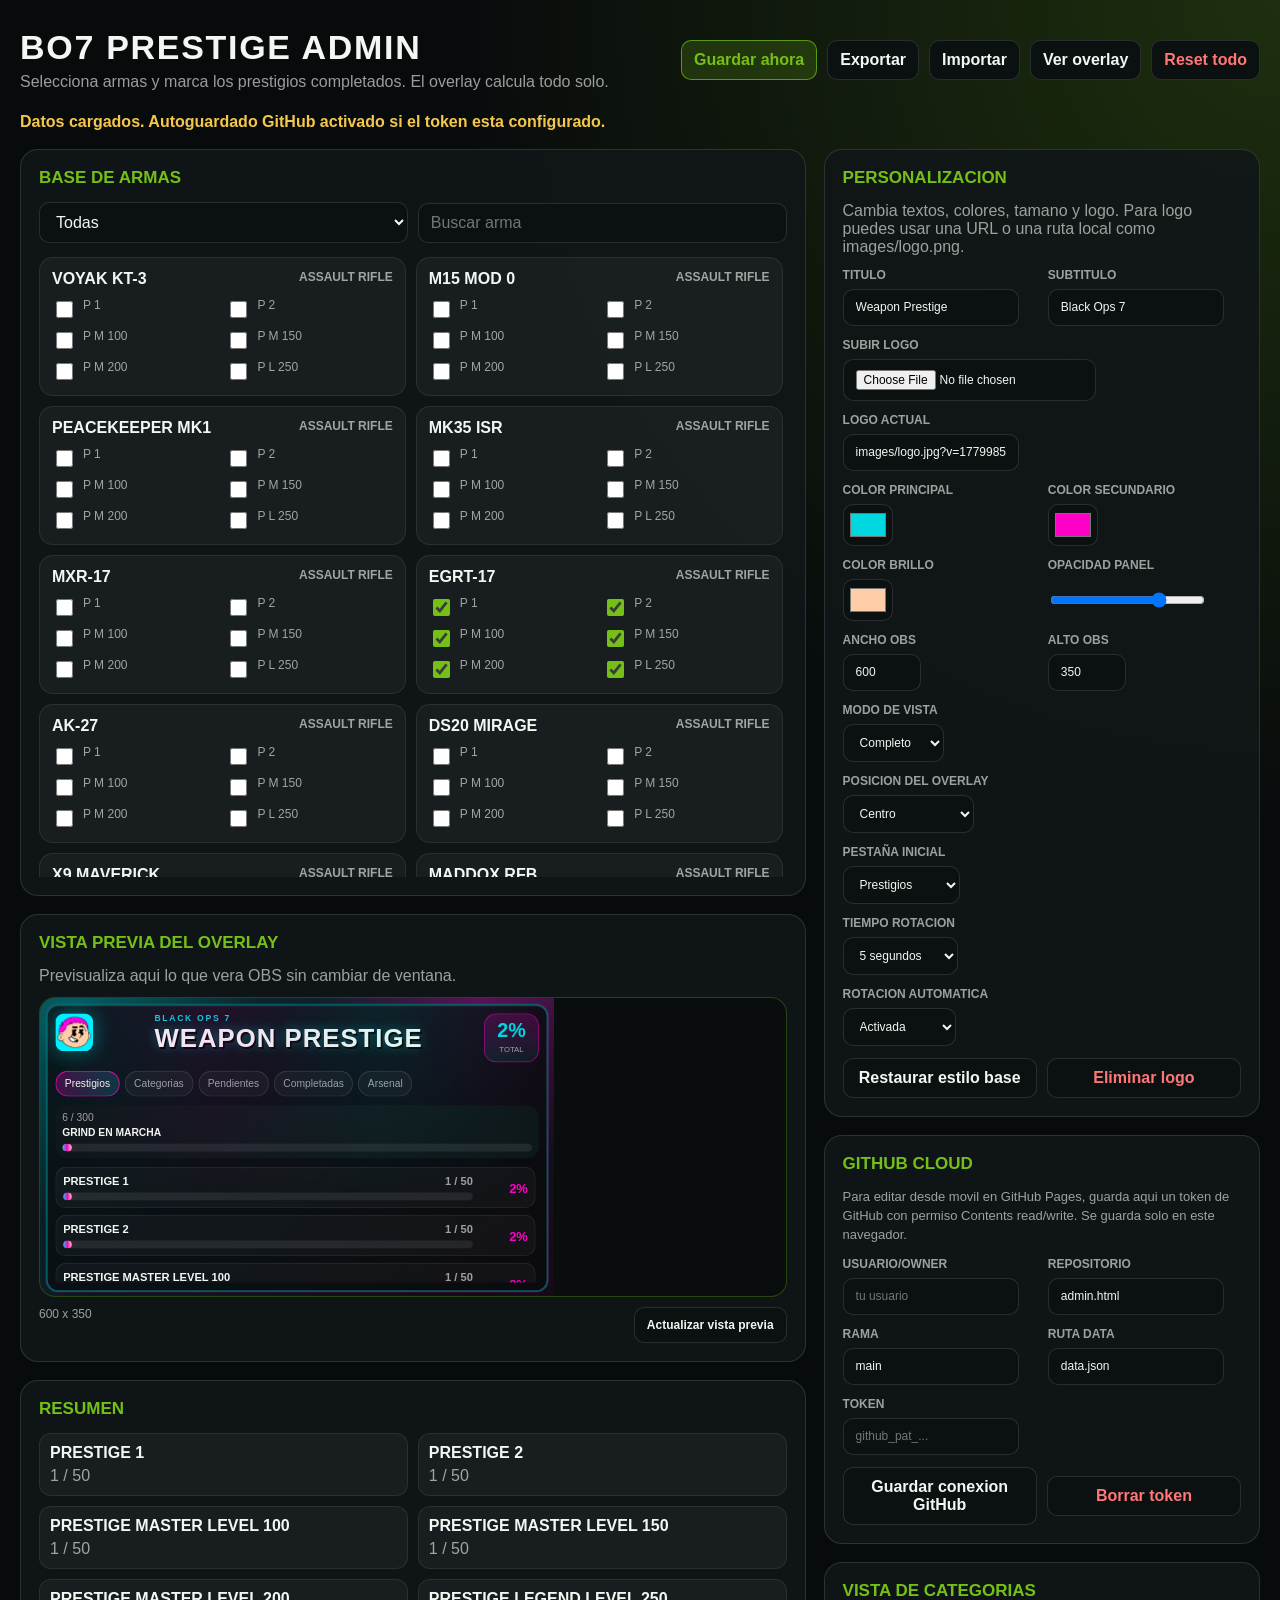
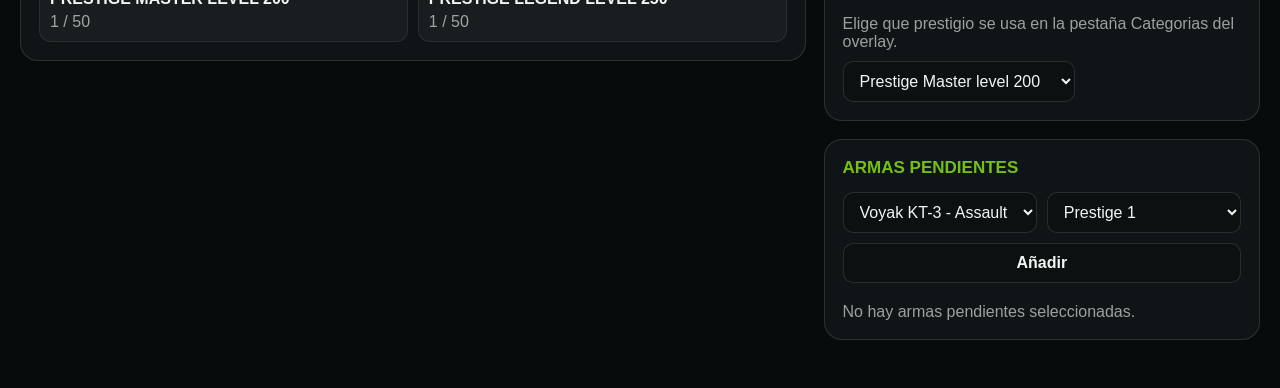
==== admin.html @ 7b84bbf7 "Prepare overlay for GitHub Pages" ====
<!doctype html>
<html lang="es">
  <head>
    <meta charset="utf-8">
    <meta name="viewport" content="width=device-width, initial-scale=1">
    <title>BO7 Prestige Admin</title>
    <style>
      :root { --bg:#080b0c; --panel:#111718; --line:rgba(255,255,255,.12); --text:#f3f7f4; --muted:rgba(243,247,244,.62); --green:#75c017; --gold:#f5c84b; }
      * { box-sizing: border-box; }
      html, body { max-width:100%; overflow-x:hidden; }
      body { margin:0; min-height:100vh; background:radial-gradient(circle at top right, rgba(117,192,23,.2), transparent 35%), var(--bg); color:var(--text); font-family:Inter, Arial, sans-serif; }
      main { width:min(1240px, calc(100vw - 32px)); margin:0 auto; padding:28px 0 48px; }
      header { display:flex; align-items:center; justify-content:space-between; gap:16px; margin-bottom:22px; }
      header > div:first-child { min-width:0; }
      h1,h2,p { margin:0; }
      h1 { font-size:34px; text-transform:uppercase; letter-spacing:.05em; }
      h2 { color:var(--green); font-size:17px; margin-bottom:14px; text-transform:uppercase; }
      .sub { color:var(--muted); margin-top:6px; }
      .actions,.toolbar,.filters,.pending-row { display:flex; align-items:center; gap:10px; }
      .actions,.toolbar,.filters { flex-wrap:wrap; }
      .actions button { flex:0 0 auto; }
      .toolbar button,.toolbar select,.filters select,.filters input { flex:1 1 150px; }
      button, select, input { min-width:0; border:1px solid var(--line); border-radius:10px; background:#0b1011; color:var(--text); font:inherit; padding:10px 12px; }
      input[type="color"] { min-height:42px; padding:4px; }
      button { cursor:pointer; font-weight:800; }
      button:disabled { cursor:not-allowed; opacity:.55; }
      button:hover, select:hover { border-color:var(--green); }
      .primary { border-color:rgba(117,192,23,.7); background:rgba(117,192,23,.18); color:var(--green); }
      .danger { color:#ff7777; }
      .status { color:var(--gold); font-weight:800; margin-bottom:18px; }
      section { border:1px solid var(--line); border-radius:18px; background:rgba(17,23,24,.9); padding:18px; margin-top:18px; }
      .grid { display:grid; grid-template-columns:minmax(0, 1.35fr) minmax(360px, .75fr); gap:18px; align-items:start; }
      .left-column,.right-column { min-width:0; }
      .left-column > section:first-child,.right-column > section:first-child { margin-top:0; }
      .weapon-list { display:grid; grid-template-columns:repeat(auto-fit, minmax(290px, 1fr)); gap:10px; max-height:620px; overflow:auto; padding-right:4px; }
      .weapon-card { border:1px solid rgba(255,255,255,.08); border-radius:14px; background:rgba(255,255,255,.04); padding:12px; }
      .weapon-title { display:flex; justify-content:space-between; gap:8px; margin-bottom:10px; font-weight:900; text-transform:uppercase; }
      .weapon-title span:first-child { min-width:0; overflow-wrap:anywhere; }
      .weapon-title span:last-child { color:var(--muted); font-size:12px; white-space:nowrap; }
      .checks { display:grid; grid-template-columns:repeat(auto-fit, minmax(138px, 1fr)); gap:8px; }
      label { min-width:0; display:flex; align-items:flex-start; gap:7px; color:var(--muted); font-size:12px; line-height:1.25; cursor:pointer; overflow-wrap:anywhere; }
      input[type="checkbox"] { width:17px; height:17px; accent-color:var(--green); padding:0; }
      label input[type="checkbox"] { flex:0 0 auto; }
      .list { display:flex; flex-direction:column; gap:10px; }
      .pending-row { justify-content:space-between; border:1px solid rgba(255,255,255,.08); border-radius:12px; background:rgba(255,255,255,.04); padding:10px; }
      .pending-meta { color:var(--muted); font-size:13px; margin-top:4px; }
      .summary-grid { display:grid; grid-template-columns:repeat(2, 1fr); gap:10px; }
      .summary-card { border:1px solid rgba(255,255,255,.08); border-radius:12px; padding:10px; background:rgba(255,255,255,.04); }
      .summary-card strong { display:block; margin-bottom:5px; text-transform:uppercase; }
      .summary-card span { color:var(--muted); }
      .cloud-help { color:var(--muted); font-size:13px; line-height:1.45; margin-bottom:12px; }
      .preview-stage { width:100%; height:300px; overflow:hidden; border:1px solid rgba(117,192,23,.3); border-radius:16px; background:rgba(0,0,0,.35); }
      .preview-frame { display:block; max-width:none; width:700px; height:480px; border:0; transform-origin:top left; }
      .preview-meta { display:flex; justify-content:space-between; gap:10px; margin-top:10px; color:var(--muted); font-size:12px; }
      .form-grid { display:grid; grid-template-columns:repeat(2, minmax(0, 1fr)); gap:12px; }
      .field { display:flex; flex-direction:column; gap:6px; }
      .field span { color:var(--muted); font-size:12px; font-weight:800; text-transform:uppercase; }
      .wide { grid-column:1 / -1; }
      @media (max-width:1100px) {
        main { width:min(960px, calc(100vw - 28px)); }
        .grid { grid-template-columns:1fr; }
        .weapon-list { grid-template-columns:repeat(auto-fit, minmax(300px, 1fr)); }
      }
      @media (max-width:760px) {
        main { width:100%; padding:16px 12px 32px; }
        header { display:grid; grid-template-columns:1fr; align-items:start; }
        h1 { font-size:clamp(26px, 8vw, 34px); }
        section { padding:14px; border-radius:16px; }
        .actions,.toolbar,.filters,.preview-meta { flex-wrap:wrap; align-items:stretch; }
        .actions button,.toolbar button,.filters select,.filters input,.preview-meta button { flex:1 1 calc(50% - 10px); }
        .weapon-list { grid-template-columns:1fr; max-height:none; overflow:visible; padding-right:0; }
        .summary-grid,.form-grid { grid-template-columns:1fr; }
        .checks { grid-template-columns:repeat(2, minmax(0, 1fr)); }
        .pending-row { align-items:flex-start; }
        button, select, input { min-height:44px; }
      }
      @media (max-width:480px) {
        main { padding:12px 10px 28px; }
        .actions button,.toolbar button,.filters select,.filters input,.preview-meta button { flex-basis:100%; }
        .pending-row { display:grid; grid-template-columns:1fr; }
        .weapon-title { display:grid; grid-template-columns:1fr; }
        .checks { grid-template-columns:1fr; }
      }
    </style>
  </head>
  <body>
    <main>
      <header>
        <div>
          <h1>BO7 Prestige Admin</h1>
          <p class="sub">Selecciona armas y marca los prestigios completados. El overlay calcula todo solo.</p>
        </div>
        <div class="actions">
          <button class="primary" id="save">Guardar ahora</button>
          <button id="export-data">Exportar</button>
          <button id="import-data">Importar</button>
          <input type="file" id="import-file" accept="application/json,.json" hidden>
          <button id="open-overlay">Ver overlay</button>
          <button class="danger" id="reset">Reset todo</button>
        </div>
      </header>

      <p class="status" id="status">Cargando datos...</p>

      <div class="grid">
        <div class="left-column">
          <section>
            <h2>Base de armas</h2>
            <div class="filters">
              <select id="category-filter"></select>
              <input id="search" placeholder="Buscar arma">
            </div>
            <div id="weapons" class="weapon-list" style="margin-top:14px;"></div>
          </section>

          <section>
            <h2>Vista previa del overlay</h2>
            <p class="sub" style="margin-bottom:12px;">Previsualiza aqui lo que vera OBS sin cambiar de ventana.</p>
            <div id="preview-stage" class="preview-stage">
              <iframe id="overlay-preview" class="preview-frame" src="index.html" title="Vista previa del overlay"></iframe>
            </div>
            <div class="preview-meta">
              <span id="preview-size">700 x 480</span>
              <button id="refresh-preview">Actualizar vista previa</button>
            </div>
          </section>

          <section>
            <h2>Resumen</h2>
            <div id="summary" class="summary-grid"></div>
          </section>
        </div>

        <div class="right-column">
          <section style="margin-top:0;">
            <h2>Personalizacion</h2>
            <p class="sub" style="margin-bottom:12px;">Cambia textos, colores, tamano y logo. Para logo puedes usar una URL o una ruta local como images/logo.png.</p>
            <div class="form-grid">
              <label class="field"><span>Titulo</span><input id="custom-title" data-custom="title" placeholder="Weapon Prestige"></label>
              <label class="field"><span>Subtitulo</span><input id="custom-subtitle" data-custom="subtitle" placeholder="Black Ops 7"></label>
              <label class="field wide"><span>Subir logo</span><input type="file" id="custom-logo-file" accept="image/png,image/jpeg,image/webp,image/gif,image/svg+xml"></label>
              <label class="field wide"><span>Logo actual</span><input id="custom-logo" data-custom="logoUrl" readonly placeholder="Sin logo subido"></label>
              <label class="field"><span>Color principal</span><input type="color" id="custom-accent" data-custom="accentColor"></label>
              <label class="field"><span>Color secundario</span><input type="color" id="custom-secondary" data-custom="secondaryColor"></label>
              <label class="field"><span>Color brillo</span><input type="color" id="custom-highlight" data-custom="highlightColor"></label>
              <label class="field"><span>Opacidad panel</span><input type="range" min="0.45" max="1" step="0.01" id="custom-opacity" data-custom="panelOpacity"></label>
              <label class="field"><span>Ancho OBS</span><input type="number" min="320" max="1920" id="custom-width" data-custom="overlayWidth"></label>
              <label class="field"><span>Alto OBS</span><input type="number" min="240" max="1080" id="custom-height" data-custom="overlayHeight"></label>
              <label class="field wide"><span>Modo de vista</span><select id="custom-display-mode" data-custom="displayMode"><option value="full">Completo</option><option value="compact">Compacto</option></select></label>
              <label class="field wide"><span>Posicion del overlay</span><select id="custom-position" data-custom="overlayPosition"><option value="center">Centro</option><option value="top-left">Arriba izquierda</option><option value="top-right">Arriba derecha</option><option value="bottom-left">Abajo izquierda</option><option value="bottom-right">Abajo derecha</option></select></label>
              <label class="field wide"><span>Pestaña inicial</span><select id="custom-default-view" data-custom="defaultView"><option value="prestige">Prestigios</option><option value="categories">Categorias</option><option value="pending">Pendientes</option><option value="completed">Completadas</option><option value="arsenal">Arsenal</option></select></label>
              <label class="field wide"><span>Tiempo rotacion</span><select id="custom-rotation-seconds" data-custom="rotationSeconds"><option value="5">5 segundos</option><option value="9">9 segundos</option><option value="15">15 segundos</option><option value="30">30 segundos</option><option value="60">60 segundos</option></select></label>
              <label class="field wide"><span>Rotacion automatica</span><select id="custom-rotate" data-custom="autoRotate"><option value="true">Activada</option><option value="false">Desactivada</option></select></label>
            </div>
            <div class="toolbar" style="margin-top:12px;">
              <button id="reset-customization">Restaurar estilo base</button>
              <button class="danger" id="remove-logo">Eliminar logo</button>
            </div>
          </section>

          <section>
            <h2>GitHub Cloud</h2>
            <p class="cloud-help">Para editar desde movil en GitHub Pages, guarda aqui un token de GitHub con permiso Contents read/write. Se guarda solo en este navegador.</p>
            <div class="form-grid">
              <label class="field"><span>Usuario/owner</span><input id="github-owner" placeholder="tu usuario"></label>
              <label class="field"><span>Repositorio</span><input id="github-repo" placeholder="bo7-prestige-overlay"></label>
              <label class="field"><span>Rama</span><input id="github-branch" placeholder="main"></label>
              <label class="field"><span>Ruta data</span><input id="github-data-path" placeholder="data.json"></label>
              <label class="field wide"><span>Token</span><input id="github-token" type="password" autocomplete="off" placeholder="github_pat_..."></label>
            </div>
            <div class="toolbar" style="margin-top:12px;">
              <button id="save-github-settings">Guardar conexion GitHub</button>
              <button id="clear-github-settings" class="danger">Borrar token</button>
            </div>
          </section>

          <section>
            <h2>Vista de categorias</h2>
            <p class="sub" style="margin-bottom:10px;">Elige que prestigio se usa en la pestaña Categorias del overlay.</p>
            <select id="category-stage"></select>
          </section>

          <section>
            <h2>Armas pendientes</h2>
            <div class="toolbar">
              <select id="pending-weapon"></select>
              <select id="pending-stage"></select>
              <button id="add-pending">Añadir</button>
            </div>
            <div id="pending" class="list" style="margin-top:14px;"></div>
          </section>
        </div>
      </div>
    </main>

      <script>
        let data;
        let saveTimer;
        let saving = false;
        const isLocalServer = window.location.port === "8765";
        const githubStorageKey = "bo7-overlay-github-settings";
        const defaultCustomization = {
        title: "Weapon Prestige",
        subtitle: "Black Ops 7",
        logoUrl: "",
        accentColor: "#00d7df",
        secondaryColor: "#ff00c8",
        highlightColor: "#ffcda8",
        panelOpacity: 0.88,
        overlayWidth: 700,
        overlayHeight: 480,
        autoRotate: true,
        displayMode: "full",
        overlayPosition: "center",
        defaultView: "prestige",
        rotationSeconds: 9,
      };
      const status = document.getElementById("status");
      const byId = (id) => document.getElementById(id);

      function inferGithubSettings() {
        const owner = window.location.hostname.endsWith(".github.io") ? window.location.hostname.split(".")[0] : "";
        const repo = window.location.pathname.split("/").filter(Boolean)[0] || "bo7-prestige-overlay";
        return { owner, repo, branch: "main", dataPath: "data.json", token: "" };
      }

      function getGithubSettings() {
        try {
          return { ...inferGithubSettings(), ...JSON.parse(localStorage.getItem(githubStorageKey) || "{}") };
        } catch {
          return inferGithubSettings();
        }
      }

      function renderGithubSettings() {
        const settings = getGithubSettings();
        byId("github-owner").value = settings.owner || "";
        byId("github-repo").value = settings.repo || "";
        byId("github-branch").value = settings.branch || "main";
        byId("github-data-path").value = settings.dataPath || "data.json";
        byId("github-token").value = settings.token || "";
      }

      function readGithubSettingsFromInputs() {
        return {
          owner: byId("github-owner").value.trim(),
          repo: byId("github-repo").value.trim(),
          branch: byId("github-branch").value.trim() || "main",
          dataPath: byId("github-data-path").value.trim() || "data.json",
          token: byId("github-token").value.trim(),
        };
      }

      function saveGithubSettings() {
        const settings = readGithubSettingsFromInputs();
        localStorage.setItem(githubStorageKey, JSON.stringify(settings));
        status.textContent = "Conexion GitHub guardada en este navegador.";
      }

      function validateGithubSettings(settings) {
        if (!settings.owner || !settings.repo || !settings.branch || !settings.dataPath) {
          throw new Error("Faltan datos de GitHub: usuario, repositorio, rama o ruta data.");
        }
        if (!settings.token) throw new Error("Falta el token de GitHub para guardar desde la nube.");
      }

      function toBase64(input) {
        const bytes = typeof input === "string" ? new TextEncoder().encode(input) : new Uint8Array(input);
        let binary = "";
        for (let index = 0; index < bytes.length; index += 0x8000) {
          binary += String.fromCharCode(...bytes.subarray(index, index + 0x8000));
        }
        return btoa(binary);
      }

      function githubPath(path) {
        return path.split("/").map(encodeURIComponent).join("/");
      }

      async function githubRequest(settings, path, options = {}) {
        validateGithubSettings(settings);
        const response = await fetch(`https://api.github.com/repos/${encodeURIComponent(settings.owner)}/${encodeURIComponent(settings.repo)}/contents/${path}`, {
          ...options,
          headers: {
            "Accept": "application/vnd.github+json",
            "Authorization": `Bearer ${settings.token}`,
            ...(options.body ? { "Content-Type": "application/json" } : {}),
            "X-GitHub-Api-Version": "2022-11-28",
            ...(options.headers || {}),
          },
        });
        if (!response.ok) {
          const details = await response.json().catch(() => ({}));
          throw new Error(details.message || "GitHub no acepto la operacion.");
        }
        return response.json();
      }

      async function getGithubFileSha(settings, path) {
        const file = await githubRequest(settings, `${githubPath(path)}?ref=${encodeURIComponent(settings.branch)}`);
        return file.sha;
      }

      async function loadData() {
        const dataUrl = isLocalServer ? "/api/data" : `data.json?v=${Date.now()}`;
        const response = await fetch(dataUrl, { cache: "no-store" });
        data = await response.json();
        data.weaponProgress ||= {};
        data.pendingWeapons ||= [];
        data.categoryStage ||= data.stages[0].id;
        data.customization = { ...defaultCustomization, ...(data.customization || {}) };
        renderControls();
        render();
        status.textContent = isLocalServer ? "Datos cargados. Autoguardado local activado." : "Datos cargados. Autoguardado GitHub activado si el token esta configurado.";
      }

      function renderControls() {
        const categories = ["Todas", ...new Set(data.weapons.map((weapon) => weapon.category))];
        byId("category-filter").innerHTML = categories.map((category) => `<option>${category}</option>`).join("");
        byId("category-stage").innerHTML = data.stages.map((stage) => `<option value="${stage.id}">${stage.name}</option>`).join("");
        byId("category-stage").value = data.categoryStage;
        byId("pending-stage").innerHTML = data.stages.map((stage) => `<option value="${stage.id}">${stage.name}</option>`).join("");
        byId("pending-weapon").innerHTML = data.weapons.map((weapon) => `<option value="${weapon.name}">${weapon.name} - ${weapon.category}</option>`).join("");
        renderCustomizationControls();
      }

      function renderCustomizationControls() {
        Object.entries(data.customization).forEach(([key, value]) => {
          const input = document.querySelector(`[data-custom="${key}"]`);
          if (!input) return;
          input.value = String(value);
        });
      }

      function updateCustomizationFromInput(input) {
        const key = input.dataset.custom;
        const value = input.value;
        data.customization[key] = key === "autoRotate" ? value === "true" : input.type === "number" || input.type === "range" || key === "rotationSeconds" ? Number(value) : value;
      }

      async function uploadLogo(file) {
        if (!file) return;
        if (!file.type.startsWith("image/")) throw new Error("El logo debe ser una imagen.");
        status.textContent = "Subiendo logo...";
        if (!isLocalServer) {
          const settings = getGithubSettings();
          const extension = file.name.includes(".") ? file.name.slice(file.name.lastIndexOf(".")).toLowerCase() : ".png";
          const path = `images/logo${extension}`;
          let sha;
          try { sha = await getGithubFileSha(settings, path); } catch {}
          const result = await githubRequest(settings, githubPath(path), {
            method: "PUT",
            body: JSON.stringify({
              message: "Update overlay logo",
              content: toBase64(await file.arrayBuffer()),
              branch: settings.branch,
              ...(sha ? { sha } : {}),
            }),
          });
          data.customization.logoUrl = `${path}?v=${Date.now()}`;
          renderCustomizationControls();
          queueSave("Logo subido a GitHub. Guardando datos...");
          return result;
        }
        const response = await fetch("/api/logo", {
          method: "POST",
          headers: {
            "Content-Type": file.type,
            "X-File-Name": file.name,
          },
          body: file,
        });
        if (!response.ok) throw new Error("No se pudo subir el logo");
        const result = await response.json();
        data.customization.logoUrl = result.logoUrl;
        renderCustomizationControls();
        queueSave("Logo subido. Guardando...");
      }

      async function removeLogo() {
        if (!data.customization.logoUrl) {
          status.textContent = "No hay logo para eliminar.";
          return;
        }
        if (!confirm("Seguro que quieres eliminar el logo actual?")) return;
        status.textContent = "Eliminando logo...";
        if (!isLocalServer) {
          data.customization.logoUrl = "";
          renderCustomizationControls();
          queueSave("Logo quitado del overlay. Guardando datos...");
          return;
        }
        const response = await fetch("/api/logo", { method: "DELETE" });
        if (!response.ok) throw new Error("No se pudo eliminar el logo");
        data.customization.logoUrl = "";
        renderCustomizationControls();
        queueSave("Logo eliminado. Guardando...");
      }

      function exportData() {
        const filenameDate = new Date().toISOString().slice(0, 19).replace(/[:T]/g, "-");
        const blob = new Blob([JSON.stringify(data, null, 2) + "\n"], { type: "application/json" });
        const url = URL.createObjectURL(blob);
        const link = document.createElement("a");
        link.href = url;
        link.download = `bo7-overlay-backup-${filenameDate}.json`;
        document.body.appendChild(link);
        link.click();
        link.remove();
        URL.revokeObjectURL(url);
        status.textContent = "Backup exportado.";
      }

      function validateImportedData(importedData) {
        if (!importedData || typeof importedData !== "object") throw new Error("El archivo no contiene datos validos.");
        if (!Array.isArray(importedData.weapons)) throw new Error("El archivo no contiene la lista de armas.");
        if (!Array.isArray(importedData.stages)) throw new Error("El archivo no contiene la lista de prestigios.");
        importedData.weaponProgress ||= {};
        importedData.pendingWeapons ||= [];
        importedData.categoryStage ||= importedData.stages[0]?.id;
        importedData.customization = { ...defaultCustomization, ...(importedData.customization || {}) };
        return importedData;
      }

      async function importDataFile(file) {
        if (!file) return;
        if (!confirm("Esto reemplazara el progreso y la personalizacion actuales. Quieres continuar?")) return;
        const importedData = validateImportedData(JSON.parse(await file.text()));
        data = importedData;
        renderControls();
        render();
        await saveData();
        refreshPreview();
        status.textContent = "Backup importado y guardado correctamente.";
      }

      function render() {
        renderWeapons();
        renderPending();
        renderSummary();
        updatePreviewFrame();
      }

      function updatePreviewFrame() {
        const frame = byId("overlay-preview");
        const stage = byId("preview-stage");
        if (!frame || !stage || !data?.customization) return;
        const width = Number(data.customization.overlayWidth) || 700;
        const height = Number(data.customization.overlayHeight) || 480;
        const maxHeight = window.matchMedia("(max-width: 760px)").matches ? 260 : 300;
        const scale = Math.min(stage.clientWidth / width, maxHeight / height, 1);
        frame.style.width = `${width}px`;
        frame.style.height = `${height}px`;
        frame.style.transform = `scale(${scale})`;
        frame.style.marginRight = `${Math.round((width * scale) - width)}px`;
        frame.style.marginBottom = `${Math.round((height * scale) - height)}px`;
        stage.style.height = `${Math.ceil(height * scale)}px`;
        byId("preview-size").textContent = `${width} x ${height}`;
      }

      function refreshPreview() {
        const frame = byId("overlay-preview");
        if (!frame) return;
        frame.src = `index.html?v=${Date.now()}`;
        updatePreviewFrame();
      }

      function renderWeapons() {
        const category = byId("category-filter").value || "Todas";
        const query = byId("search").value.trim().toLowerCase();
        const weapons = data.weapons.filter((weapon) => {
          const categoryMatch = category === "Todas" || weapon.category === category;
          const searchMatch = !query || weapon.name.toLowerCase().includes(query);
          return categoryMatch && searchMatch;
        });

        byId("weapons").innerHTML = weapons.map((weapon) => `
          <article class="weapon-card">
            <div class="weapon-title"><span>${weapon.name}</span><span>${weapon.category}</span></div>
            <div class="checks">
              ${data.stages.map((stage) => `
                <label>
                  <input type="checkbox" data-weapon="${weapon.name}" data-stage="${stage.id}" ${data.weaponProgress[weapon.name]?.[stage.id] ? "checked" : ""}>
                  ${stage.name.replace("Prestige ", "P ").replace("Master level ", "M ").replace("Legend level ", "L ")}
                </label>
              `).join("")}
            </div>
          </article>
        `).join("");
      }

      function renderPending() {
        byId("pending").innerHTML = data.pendingWeapons.map((weapon, index) => `
          <div class="pending-row">
            <div>
              <strong>${weapon.name}</strong>
              <div class="pending-meta">${weapon.category} | ${weapon.nextGoal}</div>
            </div>
            <button class="danger" data-remove-pending="${index}">Quitar</button>
          </div>
        `).join("") || `<p class="sub">No hay armas pendientes seleccionadas.</p>`;
      }

      function renderSummary() {
        byId("summary").innerHTML = data.stages.map((stage) => {
          const current = data.weapons.filter((weapon) => data.weaponProgress[weapon.name]?.[stage.id]).length;
          return `<div class="summary-card"><strong>${stage.name}</strong><span>${current} / ${data.weapons.length}</span></div>`;
        }).join("");
      }

      function queueSave(message = "Cambios pendientes. Guardando...") {
        clearTimeout(saveTimer);
        status.textContent = message;
        saveTimer = setTimeout(() => saveData().catch((error) => status.textContent = error.message), 600);
      }

      async function saveData() {
        if (saving) return;
        saving = true;
        byId("save").disabled = true;
        try {
          data.updatedAt = new Date().toLocaleString("es-ES");
          if (isLocalServer) {
            const response = await fetch("/api/data", {
              method: "POST",
              headers: { "Content-Type": "application/json" },
              body: JSON.stringify(data),
            });
            if (!response.ok) throw new Error("No se pudo guardar");
          } else {
            const settings = getGithubSettings();
            const sha = await getGithubFileSha(settings, settings.dataPath);
            await githubRequest(settings, githubPath(settings.dataPath), {
              method: "PUT",
              body: JSON.stringify({
                message: `Update BO7 overlay data ${data.updatedAt}`,
                content: toBase64(JSON.stringify(data, null, 2) + "\n"),
                sha,
                branch: settings.branch,
              }),
            });
          }
          status.textContent = `Guardado ${data.updatedAt}. OBS se actualizara en unos segundos.`;
          updatePreviewFrame();
        } finally {
          saving = false;
          byId("save").disabled = false;
        }
      }

      document.addEventListener("change", (event) => {
        if (event.target.matches("input[type='checkbox'][data-weapon]")) {
          const { weapon, stage } = event.target.dataset;
          data.weaponProgress[weapon] ||= {};
          const stageIndex = data.stages.findIndex((item) => item.id === stage);

          if (event.target.checked) {
            data.stages.slice(0, stageIndex + 1).forEach((item) => {
              data.weaponProgress[weapon][item.id] = true;
            });
          } else {
            data.weaponProgress[weapon][stage] = false;
          }

          renderWeapons();
          renderSummary();
          queueSave();
        }
        if (event.target.id === "category-stage") {
          data.categoryStage = event.target.value;
          queueSave("Vista de categorias cambiada. Guardando...");
        }
        if (event.target.id === "category-filter") renderWeapons();
        if (event.target.matches("[data-custom]")) {
          updateCustomizationFromInput(event.target);
          queueSave("Personalizacion actualizada. Guardando...");
        }
      });

      document.addEventListener("input", (event) => {
        if (!event.target.matches("[data-custom]")) return;
        updateCustomizationFromInput(event.target);
        queueSave("Personalizacion actualizada. Guardando...");
      });

      byId("custom-logo-file").addEventListener("change", (event) => {
        uploadLogo(event.target.files[0]).catch((error) => status.textContent = error.message);
        event.target.value = "";
      });
      byId("remove-logo").addEventListener("click", () => removeLogo().catch((error) => status.textContent = error.message));
      byId("refresh-preview").addEventListener("click", refreshPreview);
      byId("save-github-settings").addEventListener("click", saveGithubSettings);
      byId("clear-github-settings").addEventListener("click", () => {
        localStorage.removeItem(githubStorageKey);
        renderGithubSettings();
        status.textContent = "Token y conexion GitHub borrados de este navegador.";
      });
      window.addEventListener("resize", updatePreviewFrame);

      byId("search").addEventListener("input", renderWeapons);
      byId("save").addEventListener("click", () => saveData().catch((error) => status.textContent = error.message));
      byId("export-data").addEventListener("click", exportData);
      byId("import-data").addEventListener("click", () => byId("import-file").click());
      byId("import-file").addEventListener("change", (event) => {
        importDataFile(event.target.files[0]).catch((error) => status.textContent = error.message);
        event.target.value = "";
      });
      byId("open-overlay").addEventListener("click", () => window.open("index.html", "_blank"));
      byId("reset").addEventListener("click", () => {
        if (!confirm("Seguro que quieres borrar todos los checks?")) return;
        data.weaponProgress = {};
        data.pendingWeapons = [];
        render();
        queueSave("Reset hecho. Guardando...");
      });
      byId("reset-customization").addEventListener("click", () => {
        data.customization = { ...defaultCustomization };
        renderCustomizationControls();
        queueSave("Estilo base restaurado. Guardando...");
      });
      byId("add-pending").addEventListener("click", () => {
        const weapon = data.weapons.find((item) => item.name === byId("pending-weapon").value);
        const stage = data.stages.find((item) => item.id === byId("pending-stage").value);
        const exists = data.pendingWeapons.some((item) => item.name === weapon.name && item.nextGoal === stage.name);
        if (exists) {
          status.textContent = "Esa arma ya esta en pendientes con ese objetivo.";
          return;
        }
        data.pendingWeapons.push({ name: weapon.name, category: weapon.category, nextGoal: stage.name });
        renderPending();
        queueSave("Pendiente anadido. Guardando...");
      });
      document.addEventListener("click", (event) => {
        const button = event.target.closest("button[data-remove-pending]");
        if (!button) return;
        data.pendingWeapons.splice(Number(button.dataset.removePending), 1);
        renderPending();
        queueSave("Pendiente quitado. Guardando...");
      });

      renderGithubSettings();
      loadData().catch((error) => status.textContent = error.message);
    </script>
  </body>
</html>
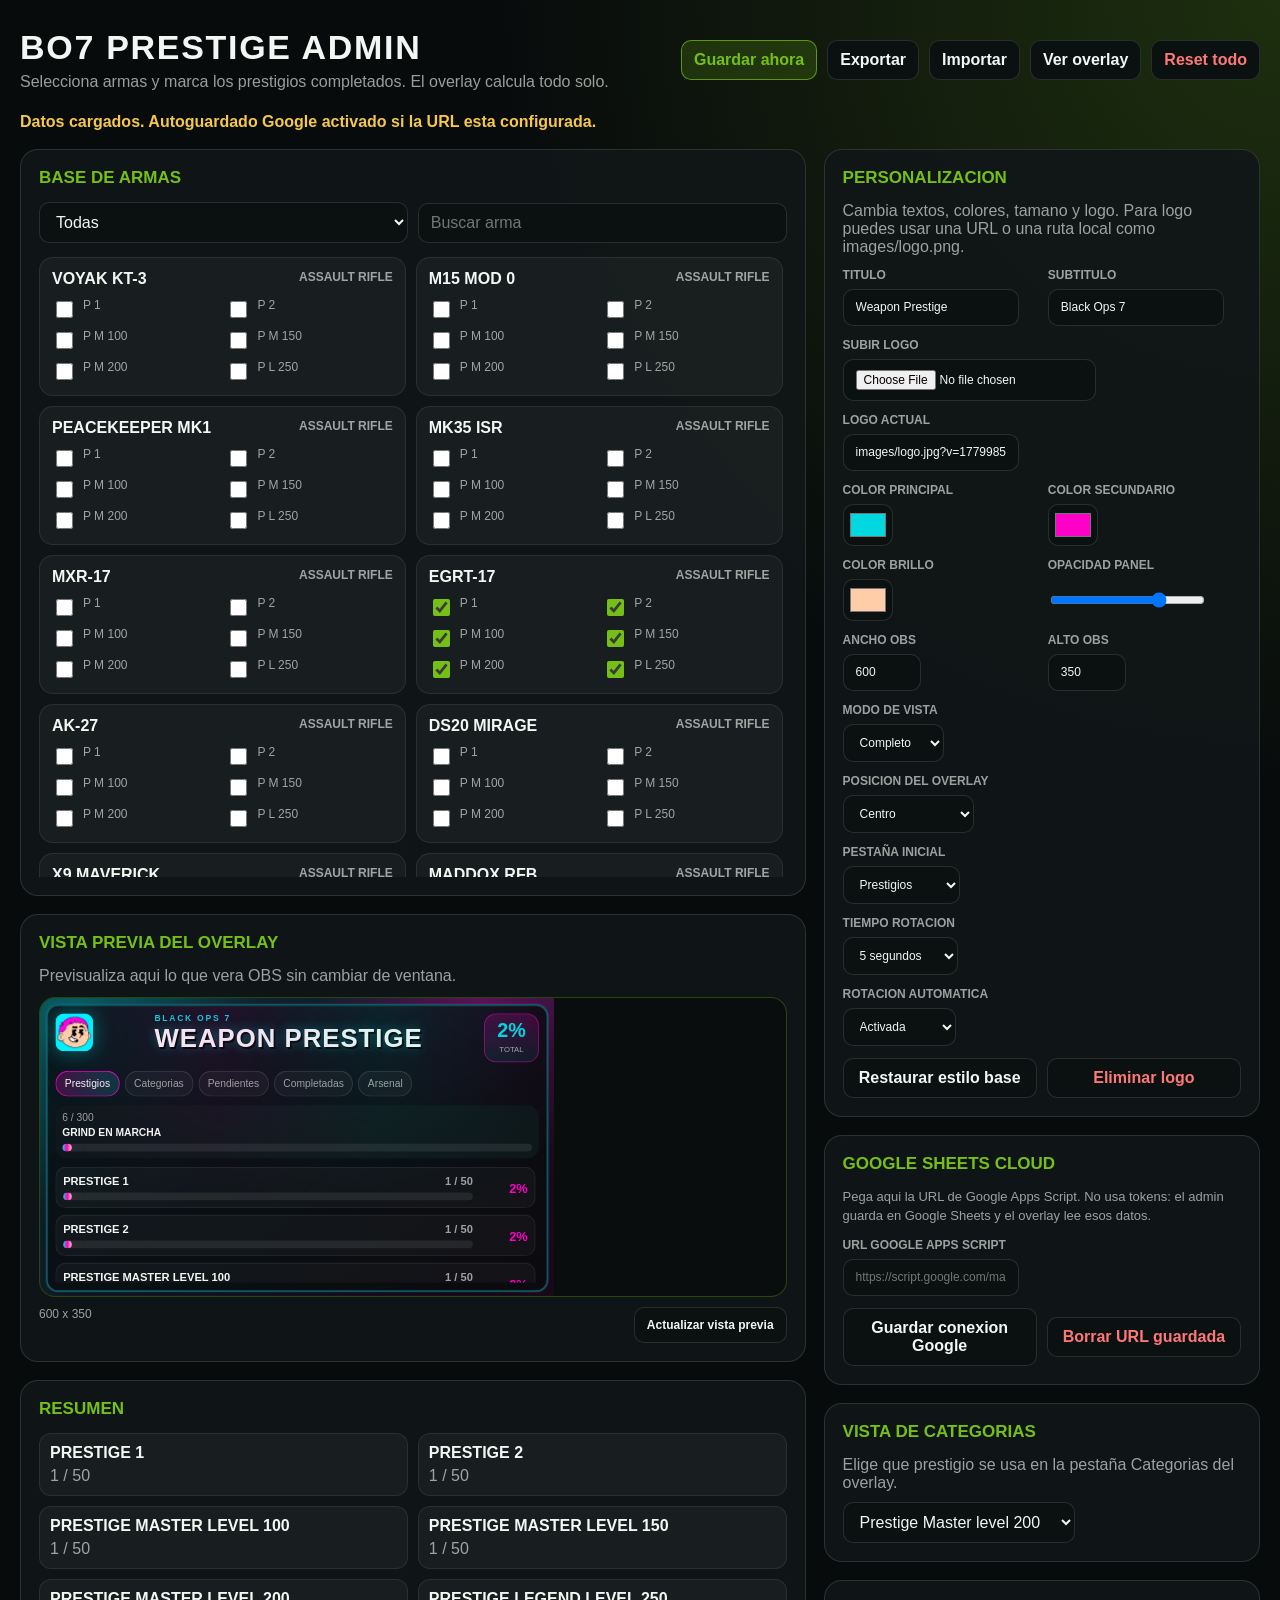
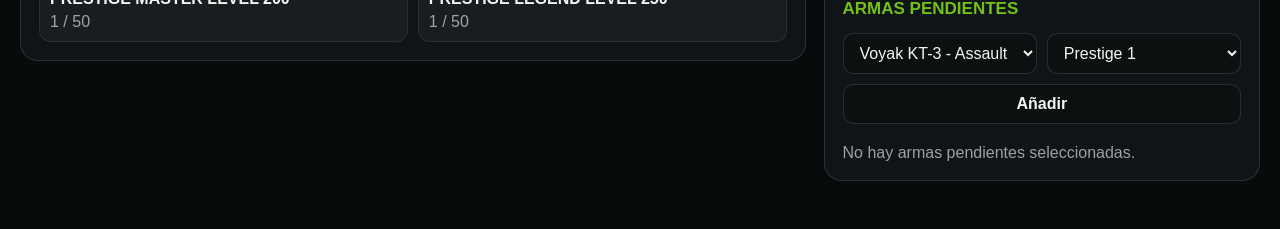
==== commit c9080106: "Use Google Sheets cloud data" ====
--- a/admin.html
+++ b/admin.html
@@ -159,18 +159,14 @@
           </section>
 
           <section>
-            <h2>GitHub Cloud</h2>
-            <p class="cloud-help">Para editar desde movil en GitHub Pages, guarda aqui un token de GitHub con permiso Contents read/write. Se guarda solo en este navegador.</p>
+            <h2>Google Sheets Cloud</h2>
+            <p class="cloud-help">Pega aqui la URL de Google Apps Script. No usa tokens: el admin guarda en Google Sheets y el overlay lee esos datos.</p>
             <div class="form-grid">
-              <label class="field"><span>Usuario/owner</span><input id="github-owner" placeholder="tu usuario"></label>
-              <label class="field"><span>Repositorio</span><input id="github-repo" placeholder="bo7-prestige-overlay"></label>
-              <label class="field"><span>Rama</span><input id="github-branch" placeholder="main"></label>
-              <label class="field"><span>Ruta data</span><input id="github-data-path" placeholder="data.json"></label>
-              <label class="field wide"><span>Token</span><input id="github-token" type="password" autocomplete="off" placeholder="github_pat_..."></label>
+              <label class="field wide"><span>URL Google Apps Script</span><input id="google-cloud-url" placeholder="https://script.google.com/macros/s/.../exec"></label>
             </div>
             <div class="toolbar" style="margin-top:12px;">
-              <button id="save-github-settings">Guardar conexion GitHub</button>
-              <button id="clear-github-settings" class="danger">Borrar token</button>
+              <button id="save-google-settings">Guardar conexion Google</button>
+              <button id="clear-google-settings" class="danger">Borrar URL guardada</button>
             </div>
           </section>
 
@@ -193,12 +189,13 @@
       </div>
     </main>
 
+      <script src="cloud-config.js"></script>
       <script>
         let data;
         let saveTimer;
         let saving = false;
         const isLocalServer = window.location.port === "8765";
-        const githubStorageKey = "bo7-overlay-github-settings";
+        const googleStorageKey = "bo7-overlay-google-url";
         const defaultCustomization = {
         title: "Weapon Prestige",
         subtitle: "Black Ops 7",
@@ -218,100 +215,49 @@
       const status = document.getElementById("status");
       const byId = (id) => document.getElementById(id);
 
-      function inferGithubSettings() {
-        const owner = window.location.hostname.endsWith(".github.io") ? window.location.hostname.split(".")[0] : "";
-        const repo = window.location.pathname.split("/").filter(Boolean)[0] || "bo7-prestige-overlay";
-        return { owner, repo, branch: "main", dataPath: "data.json", token: "" };
-      }
-
-      function getGithubSettings() {
-        try {
-          return { ...inferGithubSettings(), ...JSON.parse(localStorage.getItem(githubStorageKey) || "{}") };
-        } catch {
-          return inferGithubSettings();
-        }
-      }
-
-      function renderGithubSettings() {
-        const settings = getGithubSettings();
-        byId("github-owner").value = settings.owner || "";
-        byId("github-repo").value = settings.repo || "";
-        byId("github-branch").value = settings.branch || "main";
-        byId("github-data-path").value = settings.dataPath || "data.json";
-        byId("github-token").value = settings.token || "";
-      }
-
-      function readGithubSettingsFromInputs() {
-        return {
-          owner: byId("github-owner").value.trim(),
-          repo: byId("github-repo").value.trim(),
-          branch: byId("github-branch").value.trim() || "main",
-          dataPath: byId("github-data-path").value.trim() || "data.json",
-          token: byId("github-token").value.trim(),
-        };
-      }
-
-      function saveGithubSettings() {
-        const settings = readGithubSettingsFromInputs();
-        localStorage.setItem(githubStorageKey, JSON.stringify(settings));
-        status.textContent = "Conexion GitHub guardada en este navegador.";
-      }
-
-      function validateGithubSettings(settings) {
-        if (!settings.owner || !settings.repo || !settings.branch || !settings.dataPath) {
-          throw new Error("Faltan datos de GitHub: usuario, repositorio, rama o ruta data.");
-        }
-        if (!settings.token) throw new Error("Falta el token de GitHub para guardar desde la nube.");
-      }
-
-      function toBase64(input) {
-        const bytes = typeof input === "string" ? new TextEncoder().encode(input) : new Uint8Array(input);
-        let binary = "";
-        for (let index = 0; index < bytes.length; index += 0x8000) {
-          binary += String.fromCharCode(...bytes.subarray(index, index + 0x8000));
-        }
-        return btoa(binary);
-      }
-
-      function githubPath(path) {
-        return path.split("/").map(encodeURIComponent).join("/");
-      }
-
-      async function githubRequest(settings, path, options = {}) {
-        validateGithubSettings(settings);
-        const response = await fetch(`https://api.github.com/repos/${encodeURIComponent(settings.owner)}/${encodeURIComponent(settings.repo)}/contents/${path}`, {
-          ...options,
-          headers: {
-            "Accept": "application/vnd.github+json",
-            "Authorization": `Bearer ${settings.token}`,
-            ...(options.body ? { "Content-Type": "application/json" } : {}),
-            "X-GitHub-Api-Version": "2022-11-28",
-            ...(options.headers || {}),
-          },
-        });
-        if (!response.ok) {
-          const details = await response.json().catch(() => ({}));
-          throw new Error(details.message || "GitHub no acepto la operacion.");
-        }
+      function getGoogleCloudUrl() {
+        return String(localStorage.getItem(googleStorageKey) || window.BO7_CLOUD_DATA_URL || "").trim();
+      }
+
+      function renderGoogleSettings() {
+        byId("google-cloud-url").value = getGoogleCloudUrl();
+      }
+
+      function saveGoogleSettings() {
+        const url = byId("google-cloud-url").value.trim();
+        if (!url) throw new Error("Pega la URL de Google Apps Script antes de guardar.");
+        localStorage.setItem(googleStorageKey, url);
+        status.textContent = "Conexion Google guardada en este navegador.";
+      }
+
+      async function fetchJson(url) {
+        const separator = url.includes("?") ? "&" : "?";
+        const response = await fetch(`${url}${separator}v=${Date.now()}`, { cache: "no-store" });
+        if (!response.ok) throw new Error("No se pudieron cargar los datos.");
         return response.json();
       }
 
-      async function getGithubFileSha(settings, path) {
-        const file = await githubRequest(settings, `${githubPath(path)}?ref=${encodeURIComponent(settings.branch)}`);
-        return file.sha;
-      }
-
       async function loadData() {
-        const dataUrl = isLocalServer ? "/api/data" : `data.json?v=${Date.now()}`;
-        const response = await fetch(dataUrl, { cache: "no-store" });
-        data = await response.json();
+        const cloudUrl = getGoogleCloudUrl();
+        if (isLocalServer) {
+          data = await fetchJson("/api/data");
+        } else if (cloudUrl) {
+          try {
+            data = await fetchJson(cloudUrl);
+          } catch {
+            data = await fetchJson("data.json");
+            status.textContent = "Google aun no tiene datos. Se cargo data.json como respaldo.";
+          }
+        } else {
+          data = await fetchJson("data.json");
+        }
         data.weaponProgress ||= {};
         data.pendingWeapons ||= [];
         data.categoryStage ||= data.stages[0].id;
         data.customization = { ...defaultCustomization, ...(data.customization || {}) };
         renderControls();
         render();
-        status.textContent = isLocalServer ? "Datos cargados. Autoguardado local activado." : "Datos cargados. Autoguardado GitHub activado si el token esta configurado.";
+        status.textContent = isLocalServer ? "Datos cargados. Autoguardado local activado." : "Datos cargados. Autoguardado Google activado si la URL esta configurada.";
       }
 
       function renderControls() {
@@ -343,24 +289,10 @@
         if (!file.type.startsWith("image/")) throw new Error("El logo debe ser una imagen.");
         status.textContent = "Subiendo logo...";
         if (!isLocalServer) {
-          const settings = getGithubSettings();
-          const extension = file.name.includes(".") ? file.name.slice(file.name.lastIndexOf(".")).toLowerCase() : ".png";
-          const path = `images/logo${extension}`;
-          let sha;
-          try { sha = await getGithubFileSha(settings, path); } catch {}
-          const result = await githubRequest(settings, githubPath(path), {
-            method: "PUT",
-            body: JSON.stringify({
-              message: "Update overlay logo",
-              content: toBase64(await file.arrayBuffer()),
-              branch: settings.branch,
-              ...(sha ? { sha } : {}),
-            }),
-          });
-          data.customization.logoUrl = `${path}?v=${Date.now()}`;
+          data.customization.logoUrl = await fileToDataUrl(file);
           renderCustomizationControls();
-          queueSave("Logo subido a GitHub. Guardando datos...");
-          return result;
+          queueSave("Logo guardado en Google. Guardando datos...");
+          return;
         }
         const response = await fetch("/api/logo", {
           method: "POST",
@@ -375,6 +307,15 @@
         data.customization.logoUrl = result.logoUrl;
         renderCustomizationControls();
         queueSave("Logo subido. Guardando...");
+      }
+
+      function fileToDataUrl(file) {
+        return new Promise((resolve, reject) => {
+          const reader = new FileReader();
+          reader.onload = () => resolve(reader.result);
+          reader.onerror = () => reject(new Error("No se pudo leer el logo."));
+          reader.readAsDataURL(file);
+        });
       }
 
       async function removeLogo() {
@@ -528,17 +469,13 @@
             });
             if (!response.ok) throw new Error("No se pudo guardar");
           } else {
-            const settings = getGithubSettings();
-            const sha = await getGithubFileSha(settings, settings.dataPath);
-            await githubRequest(settings, githubPath(settings.dataPath), {
-              method: "PUT",
-              body: JSON.stringify({
-                message: `Update BO7 overlay data ${data.updatedAt}`,
-                content: toBase64(JSON.stringify(data, null, 2) + "\n"),
-                sha,
-                branch: settings.branch,
-              }),
+            const cloudUrl = getGoogleCloudUrl();
+            if (!cloudUrl) throw new Error("Falta configurar la URL de Google Apps Script.");
+            const response = await fetch(cloudUrl, {
+              method: "POST",
+              body: JSON.stringify(data),
             });
+            if (!response.ok) throw new Error("Google no pudo guardar los datos.");
           }
           status.textContent = `Guardado ${data.updatedAt}. OBS se actualizara en unos segundos.`;
           updatePreviewFrame();
@@ -589,11 +526,17 @@
       });
       byId("remove-logo").addEventListener("click", () => removeLogo().catch((error) => status.textContent = error.message));
       byId("refresh-preview").addEventListener("click", refreshPreview);
-      byId("save-github-settings").addEventListener("click", saveGithubSettings);
-      byId("clear-github-settings").addEventListener("click", () => {
-        localStorage.removeItem(githubStorageKey);
-        renderGithubSettings();
-        status.textContent = "Token y conexion GitHub borrados de este navegador.";
+      byId("save-google-settings").addEventListener("click", () => {
+        try {
+          saveGoogleSettings();
+        } catch (error) {
+          status.textContent = error.message;
+        }
+      });
+      byId("clear-google-settings").addEventListener("click", () => {
+        localStorage.removeItem(googleStorageKey);
+        renderGoogleSettings();
+        status.textContent = "URL de Google borrada de este navegador.";
       });
       window.addEventListener("resize", updatePreviewFrame);
 
@@ -638,7 +581,7 @@
         queueSave("Pendiente quitado. Guardando...");
       });
 
-      renderGithubSettings();
+      renderGoogleSettings();
       loadData().catch((error) => status.textContent = error.message);
     </script>
   </body>
